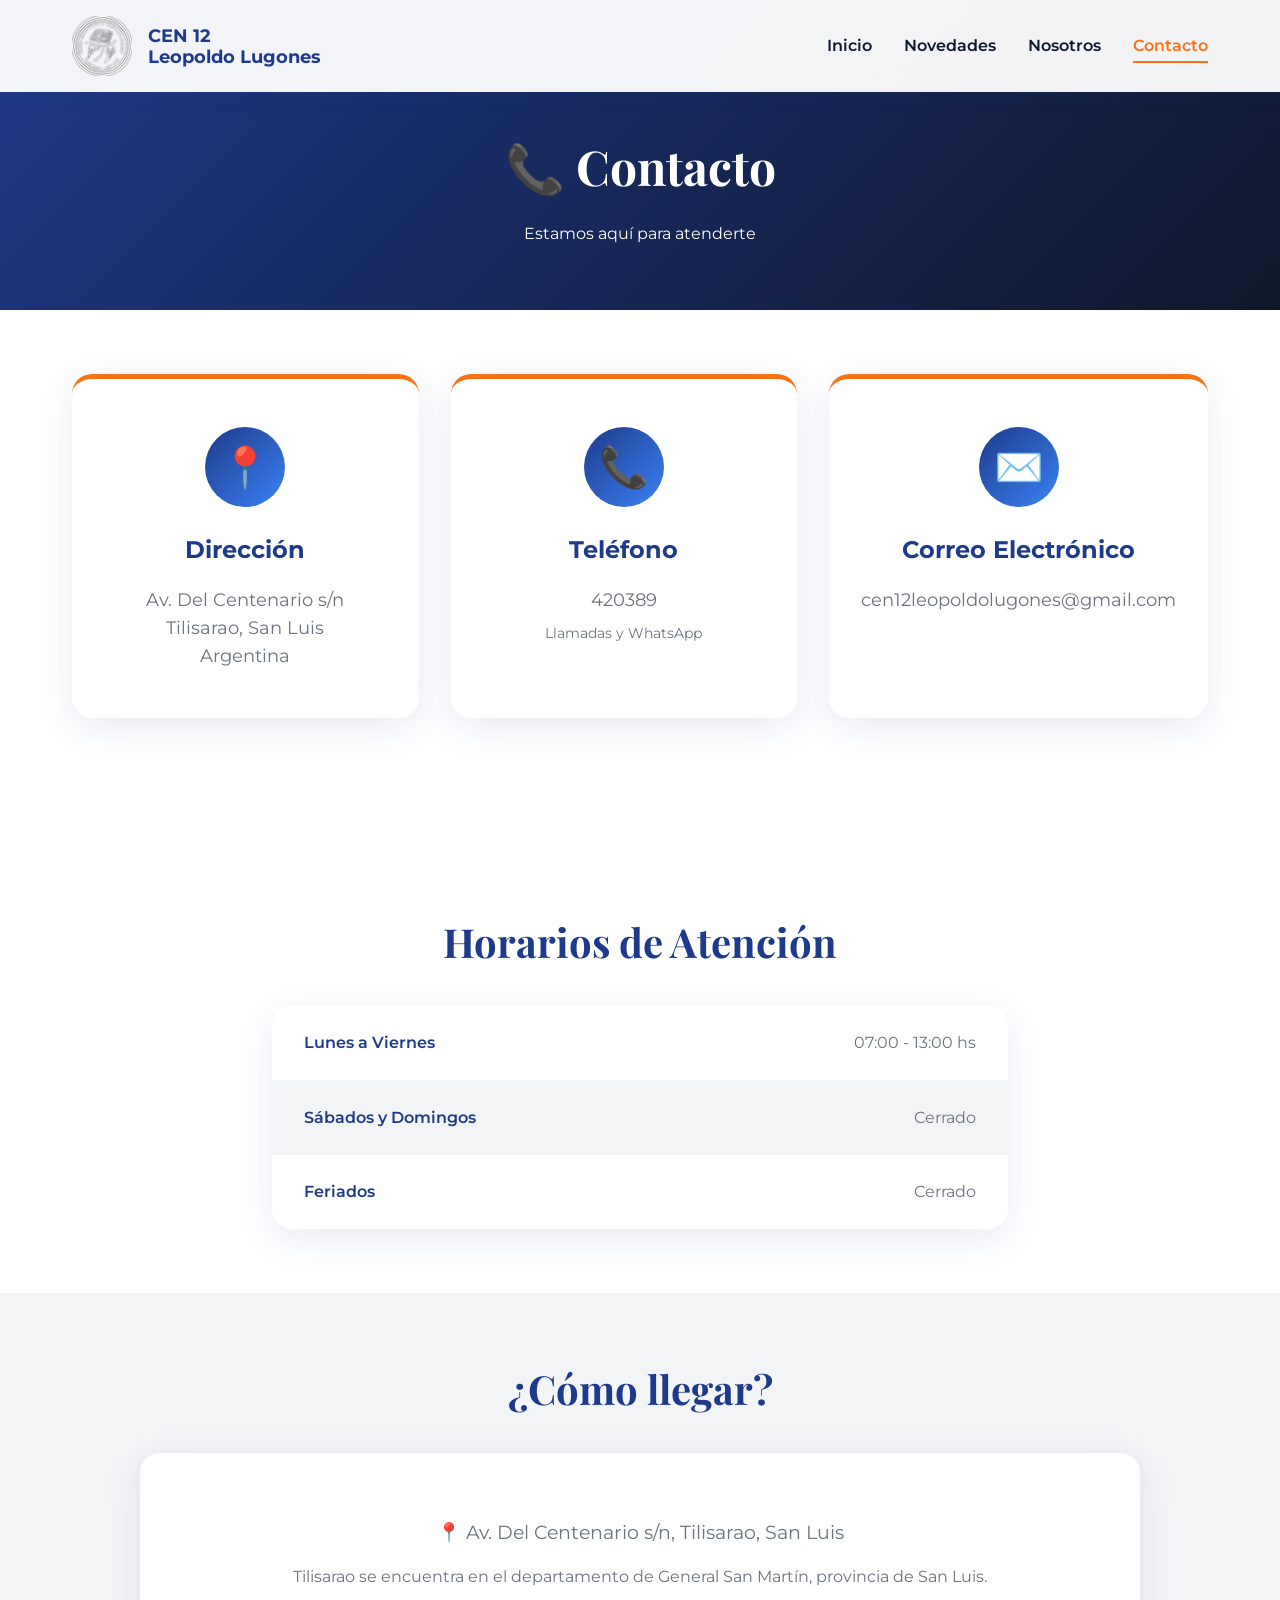
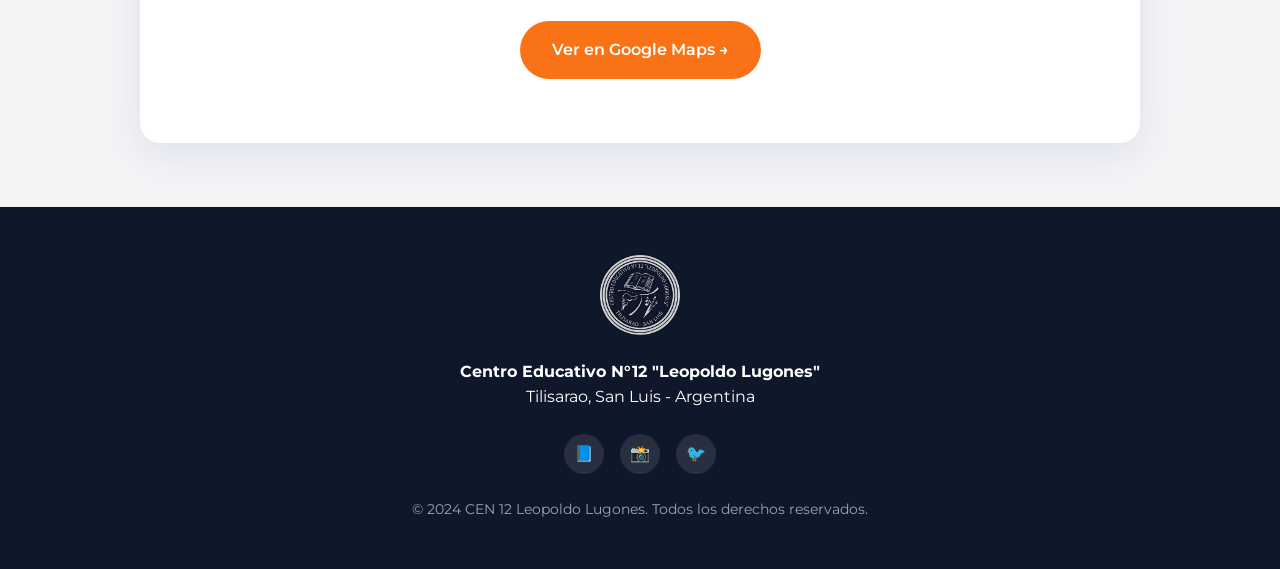
==== contacto.html @ cc7caaf3 "Add files via upload" ====
<!DOCTYPE html>
<html lang="es">
<head>
    <meta charset="UTF-8">
    <meta name="viewport" content="width=device-width, initial-scale=1.0">
    <title>Contacto | CEN 12 Leopoldo Lugones</title>
    <link href="https://fonts.googleapis.com/css2?family=Montserrat:wght@300;400;600;700;800&family=Playfair+Display:wght@700&display=swap" rel="stylesheet">
    <link rel="stylesheet" href="css/estilos.css">
    <style>
        .page-header {
            background: linear-gradient(135deg, var(--azul-principal) 0%, var(--azul-oscuro) 100%);
            color: var(--blanco);
            padding: 8rem 2rem 4rem;
            text-align: center;
        }

        .page-header h1 {
            font-family: 'Playfair Display', serif;
            font-size: 3rem;
            margin-bottom: 1rem;
        }

        .contact-section {
            max-width: 1200px;
            margin: 0 auto;
            padding: 4rem 2rem;
        }

        .contact-grid {
            display: grid;
            grid-template-columns: repeat(3, 1fr);
            gap: 2rem;
            margin-bottom: 4rem;
        }

        .contact-card {
            background: var(--blanco);
            padding: 3rem 2rem;
            border-radius: 20px;
            text-align: center;
            box-shadow: 0 10px 40px rgba(30, 58, 138, 0.1);
            transition: transform 0.3s, box-shadow 0.3s;
            border-top: 5px solid var(--naranja);
        }

        .contact-card:hover {
            transform: translateY(-10px);
            box-shadow: 0 20px 60px rgba(30, 58, 138, 0.2);
        }

        .contact-icon {
            width: 80px;
            height: 80px;
            background: linear-gradient(135deg, var(--azul-principal), var(--azul-claro));
            border-radius: 50%;
            display: flex;
            align-items: center;
            justify-content: center;
            margin: 0 auto 1.5rem;
            font-size: 2.5rem;
            color: var(--blanco);
        }

        .contact-card h3 {
            color: var(--azul-principal);
            font-size: 1.5rem;
            margin-bottom: 1rem;
        }

        .contact-card p,
        .contact-card a {
            color: var(--gris);
            text-decoration: none;
            font-size: 1.1rem;
            line-height: 1.6;
            transition: color 0.3s;
        }

        .contact-card a:hover {
            color: var(--naranja);
        }

        .map-section {
            background: var(--gris-claro);
            padding: 4rem 2rem;
        }

        .map-container {
            max-width: 1000px;
            margin: 0 auto;
            text-align: center;
        }

        .map-container h2 {
            font-family: 'Playfair Display', serif;
            font-size: 2.5rem;
            color: var(--azul-principal);
            margin-bottom: 2rem;
        }

        .map-placeholder {
            background: var(--blanco);
            border-radius: 20px;
            padding: 4rem;
            box-shadow: 0 10px 40px rgba(30, 58, 138, 0.1);
        }

        .map-placeholder p {
            color: var(--gris);
            font-size: 1.2rem;
            margin-bottom: 1rem;
        }

        .map-link {
            display: inline-block;
            margin-top: 1rem;
            padding: 1rem 2rem;
            background: var(--naranja);
            color: var(--blanco);
            text-decoration: none;
            border-radius: 30px;
            font-weight: 600;
            transition: background 0.3s;
        }

        .map-link:hover {
            background: var(--azul-principal);
        }

        .horarios-section {
            max-width: 800px;
            margin: 4rem auto;
            padding: 0 2rem;
        }

        .horarios-section h2 {
            font-family: 'Playfair Display', serif;
            font-size: 2.5rem;
            color: var(--azul-principal);
            text-align: center;
            margin-bottom: 2rem;
        }

        .horario-table {
            width: 100%;
            background: var(--blanco);
            border-radius: 20px;
            overflow: hidden;
            box-shadow: 0 10px 40px rgba(30, 58, 138, 0.1);
        }

        .horario-row {
            display: flex;
            justify-content: space-between;
            padding: 1.5rem 2rem;
            border-bottom: 1px solid var(--gris-claro);
        }

        .horario-row:last-child {
            border-bottom: none;
        }

        .horario-row:nth-child(even) {
            background: var(--gris-claro);
        }

        .horario-label {
            font-weight: 600;
            color: var(--azul-principal);
        }

        .horario-value {
            color: var(--gris);
        }

        @media (max-width: 768px) {
            .contact-grid {
                grid-template-columns: 1fr;
            }
        }
    </style>
</head>
<body>
    <nav>
        <div class="nav-container">
            <a href="index.html" class="logo-nav">
                <img src="imagenes/CEN 12 MARCA-16.png" alt="Logo CEN 12">
                <div class="logo-text">CEN 12<br>Leopoldo Lugones</div>
            </a>
            <ul class="nav-links">
                <li><a href="index.html">Inicio</a></li>
                <li><a href="novedades.html">Novedades</a></li>
                <li><a href="nosotros.html">Nosotros</a></li>
                <li><a href="contacto.html">Contacto</a></li>
            </ul>
        </div>
    </nav>

    <header class="page-header">
        <h1>📞 Contacto</h1>
        <p>Estamos aquí para atenderte</p>
    </header>

    <section class="contact-section">
        <div class="contact-grid">
            <div class="contact-card fade-in">
                <div class="contact-icon">📍</div>
                <h3>Dirección</h3>
                <p>Av. Del Centenario s/n<br>Tilisarao, San Luis<br>Argentina</p>
            </div>
            
            <div class="contact-card fade-in">
                <div class="contact-icon">📞</div>
                <h3>Teléfono</h3>
                <a href="tel:420389">420389</a>
                <p style="margin-top: 0.5rem; font-size: 0.9rem;">Llamadas y WhatsApp</p>
            </div>
            
            <div class="contact-card fade-in">
                <div class="contact-icon">✉️</div>
                <h3>Correo Electrónico</h3>
                <a href="mailto:cen12leopoldolugones@gmail.com">cen12leopoldolugones@gmail.com</a>
            </div>
        </div>
    </section>

    <section class="horarios-section">
        <h2 class="fade-in">Horarios de Atención</h2>
        <div class="horario-table fade-in">
            <div class="horario-row">
                <span class="horario-label">Lunes a Viernes</span>
                <span class="horario-value">07:00 - 13:00 hs</span>
            </div>
            <div class="horario-row">
                <span class="horario-label">Sábados y Domingos</span>
                <span class="horario-value">Cerrado</span>
            </div>
            <div class="horario-row">
                <span class="horario-label">Feriados</span>
                <span class="horario-value">Cerrado</span>
            </div>
        </div>
    </section>

    <section class="map-section">
        <div class="map-container">
            <h2 class="fade-in">¿Cómo llegar?</h2>
            <div class="map-placeholder fade-in">
                <p>📍 Av. Del Centenario s/n, Tilisarao, San Luis</p>
                <p style="font-size: 1rem; color: var(--gris);">Tilisarao se encuentra en el departamento de General San Martín, provincia de San Luis.</p>
                <a href="https://www.google.com/maps/search/Tilisarao,+San+Luis,+Argentina" target="_blank" class="map-link">
                    Ver en Google Maps →
                </a>
            </div>
        </div>
    </section>

    <footer>
        <img src="imagenes/CEN 12 MARCA-16.png" alt="Logo" class="footer-logo">
        <p><strong>Centro Educativo N°12 "Leopoldo Lugones"</strong></p>
        <p>Tilisarao, San Luis - Argentina</p>
        <div class="social-links">
            <a href="#">📘</a>
            <a href="#">📸</a>
            <a href="#">🐦</a>
        </div>
        <p style="margin-top: 1rem; opacity: 0.6; font-size: 0.9rem;">&copy; 2024 CEN 12 Leopoldo Lugones. Todos los derechos reservados.</p>
    </footer>

    <script src="js/script.js"></script>
</body>
</html>
---- css/estilos.css ----
/* ===== VARIABLES GLOBALES ===== */
:root {
    --azul-principal: #1e3a8a;
    --azul-oscuro: #0f172a;
    --azul-claro: #3b82f6;
    --naranja: #f97316;
    --naranja-claro: #fb923c;
    --gris: #6b7280;
    --gris-claro: #f3f4f6;
    --blanco: #ffffff;
}

/* ===== RESET Y BASE ===== */
* {
    margin: 0;
    padding: 0;
    box-sizing: border-box;
}

body {
    font-family: 'Montserrat', sans-serif;
    line-height: 1.6;
    color: var(--azul-oscuro);
    overflow-x: hidden;
}

/* ===== NAVEGACIÓN ===== */
nav {
    position: fixed;
    top: 0;
    width: 100%;
    background: rgba(255, 255, 255, 0.95);
    backdrop-filter: blur(10px);
    z-index: 1000;
    box-shadow: 0 2px 20px rgba(30, 58, 138, 0.1);
    padding: 1rem 0;
}

.nav-container {
    max-width: 1200px;
    margin: 0 auto;
    display: flex;
    justify-content: space-between;
    align-items: center;
    padding: 0 2rem;
}

.logo-nav {
    display: flex;
    align-items: center;
    gap: 1rem;
    text-decoration: none;
}

.logo-nav img {
    height: 60px;
    width: auto;
}

.logo-text {
    font-weight: 700;
    color: var(--azul-principal);
    font-size: 1.1rem;
    line-height: 1.2;
}

.nav-links {
    display: flex;
    gap: 2rem;
    list-style: none;
}

.nav-links a {
    text-decoration: none;
    color: var(--azul-oscuro);
    font-weight: 600;
    transition: color 0.3s;
    position: relative;
    padding: 0.5rem 0;
}

.nav-links a::after {
    content: '';
    position: absolute;
    bottom: 0;
    left: 0;
    width: 0;
    height: 2px;
    background: var(--naranja);
    transition: width 0.3s;
}

.nav-links a:hover,
.nav-links a.active {
    color: var(--naranja);
}

.nav-links a:hover::after,
.nav-links a.active::after {
    width: 100%;
}

/* ===== FOOTER ===== */
footer {
    background: var(--azul-oscuro);
    color: var(--blanco);
    padding: 3rem 2rem;
    text-align: center;
}

.footer-logo {
    width: 80px;
    margin-bottom: 1rem;
    opacity: 0.8;
}

.social-links {
    display: flex;
    gap: 1rem;
    justify-content: center;
    margin: 1.5rem 0;
}

.social-links a {
    width: 40px;
    height: 40px;
    background: rgba(255, 255, 255, 0.1);
    border-radius: 50%;
    display: flex;
    align-items: center;
    justify-content: center;
    color: var(--blanco);
    text-decoration: none;
    transition: all 0.3s;
}

.social-links a:hover {
    background: var(--naranja);
    transform: translateY(-3px);
}

/* ===== UTILIDADES ===== */
.section-title {
    text-align: center;
    font-family: 'Playfair Display', serif;
    font-size: 2.5rem;
    color: var(--azul-principal);
    margin-bottom: 3rem;
    position: relative;
    display: inline-block;
    left: 50%;
    transform: translateX(-50%);
}

.section-title::after {
    content: '';
    position: absolute;
    bottom: -10px;
    left: 50%;
    transform: translateX(-50%);
    width: 60px;
    height: 4px;
    background: var(--naranja);
    border-radius: 2px;
}

.section-title.light {
    color: var(--blanco);
}

.fade-in {
    opacity: 0;
    transform: translateY(30px);
    transition: opacity 0.8s, transform 0.8s;
}

.fade-in.visible {
    opacity: 1;
    transform: translateY(0);
}

/* ===== RESPONSIVE ===== */
@media (max-width: 768px) {
    .nav-links {
        display: none;
    }
    
    .section-title {
        font-size: 2rem;
    }
}
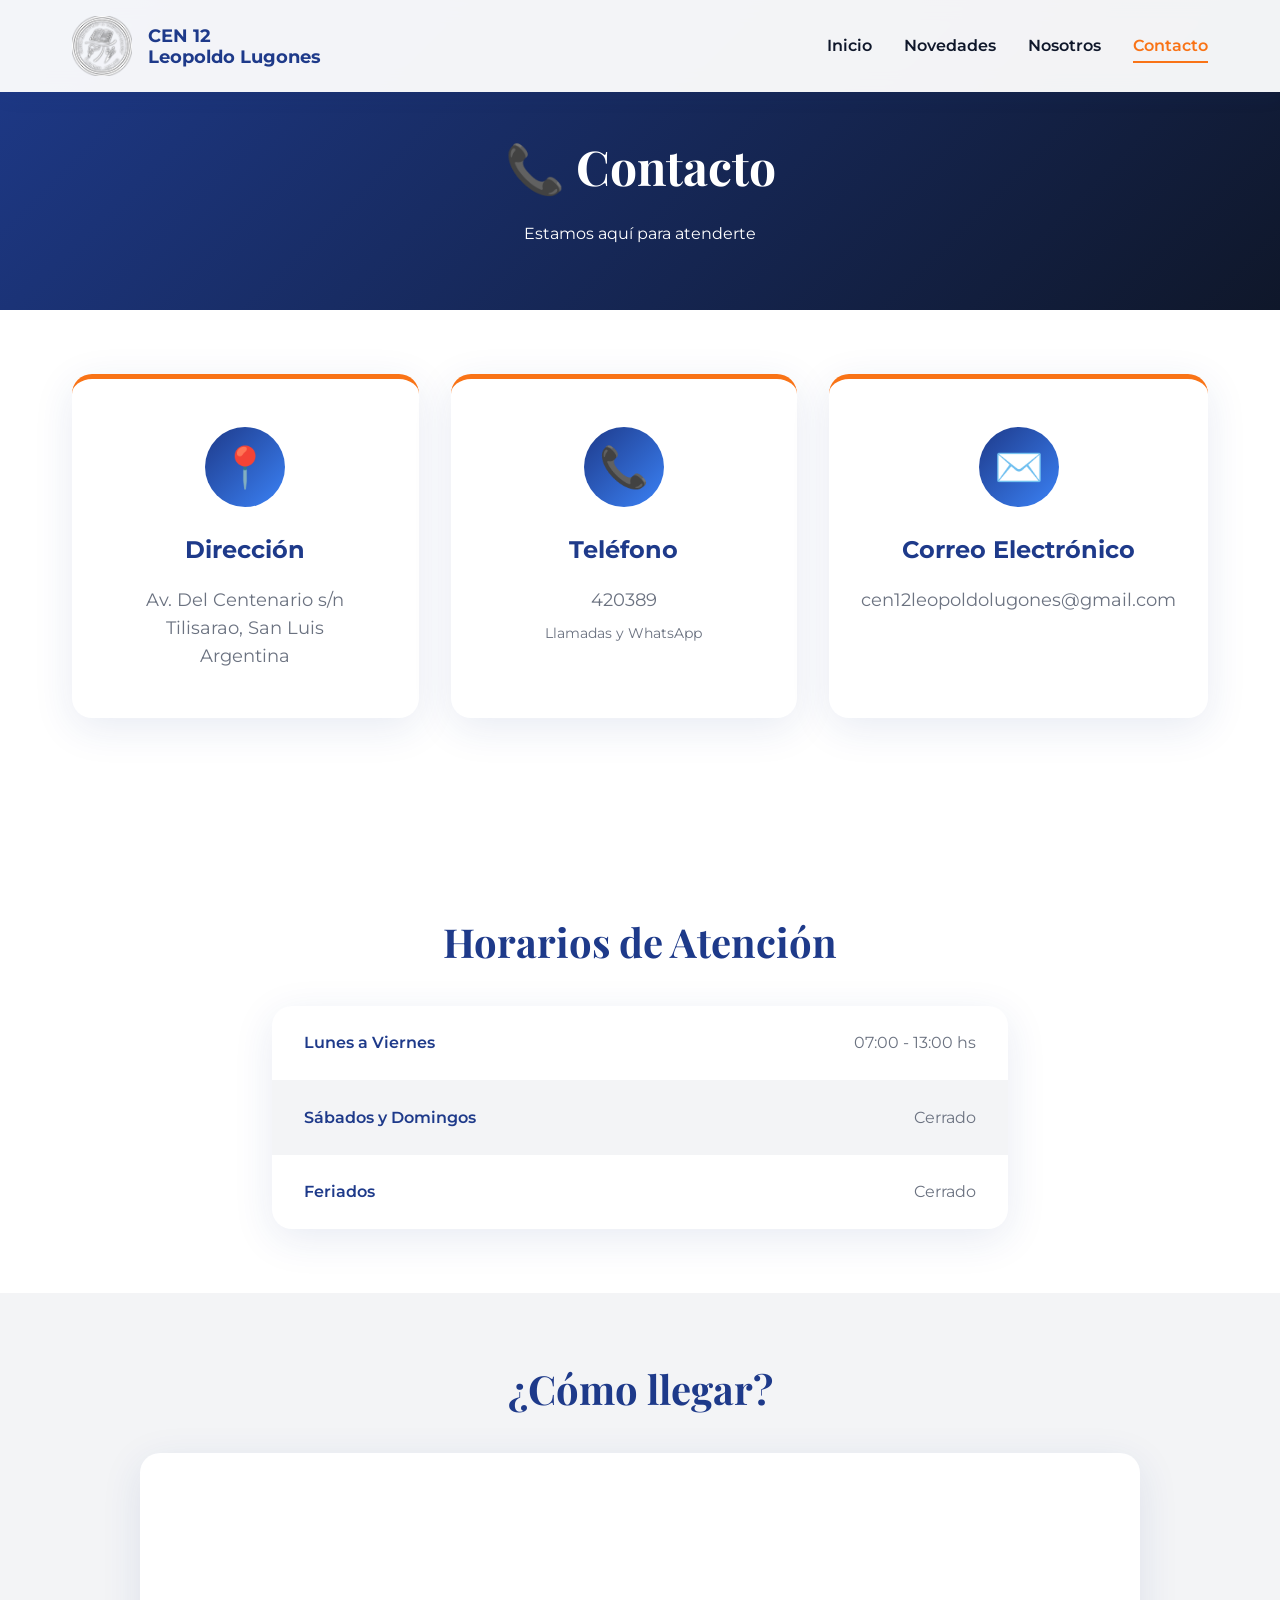
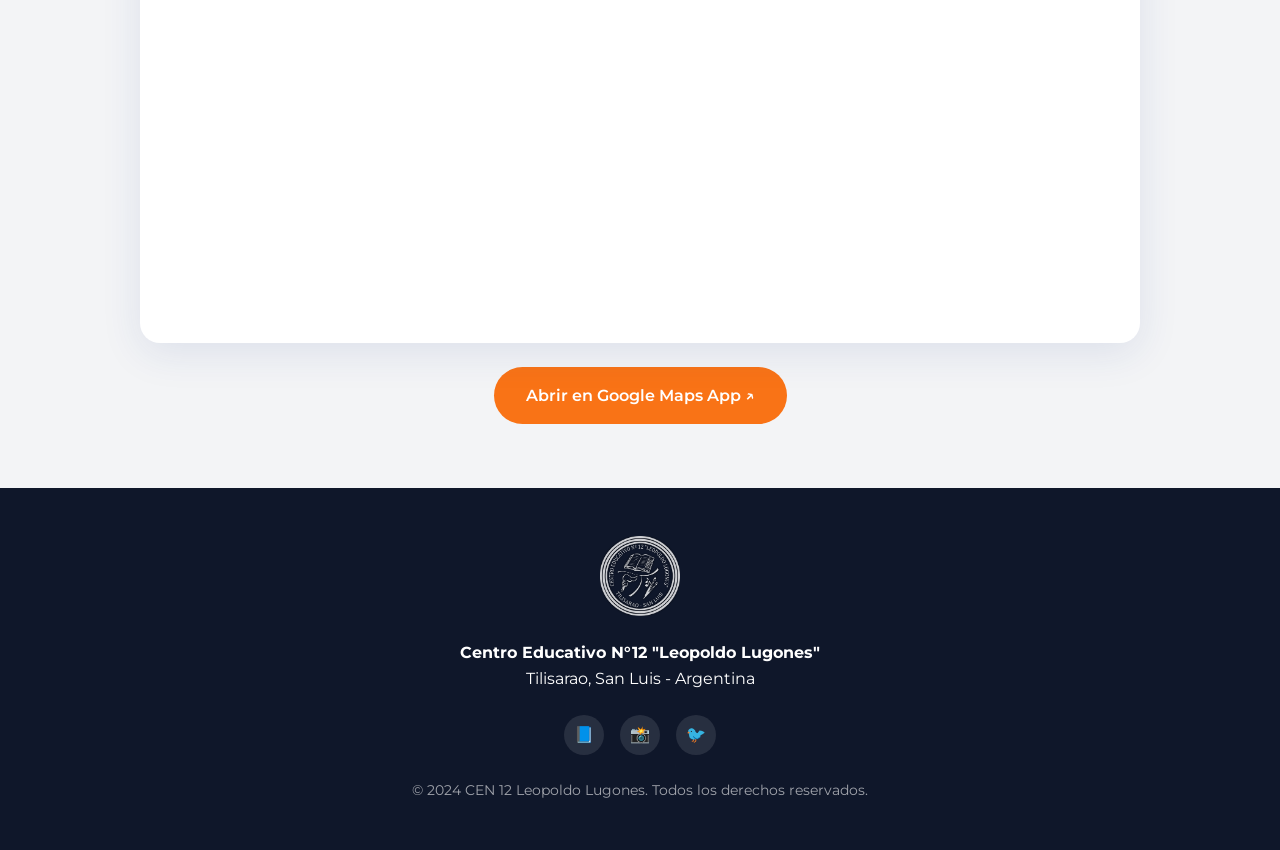
==== commit 9426d12a: "Update contacto.html" ====
--- a/contacto.html
+++ b/contacto.html
@@ -98,22 +98,26 @@
             margin-bottom: 2rem;
         }
 
-        .map-placeholder {
+        /* Estilos actualizados para el mapa */
+        .map-wrapper {
             background: var(--blanco);
             border-radius: 20px;
-            padding: 4rem;
+            padding: 1rem; /* Padding más pequeño para que el mapa ocupe más espacio */
             box-shadow: 0 10px 40px rgba(30, 58, 138, 0.1);
-        }
-
-        .map-placeholder p {
-            color: var(--gris);
-            font-size: 1.2rem;
-            margin-bottom: 1rem;
+            margin-bottom: 1.5rem;
+            overflow: hidden;
+            position: relative;
+        }
+
+        .map-frame {
+            width: 100%;
+            height: 450px; /* Altura del mapa */
+            border: 0;
+            border-radius: 15px;
         }
 
         .map-link {
             display: inline-block;
-            margin-top: 1rem;
             padding: 1rem 2rem;
             background: var(--naranja);
             color: var(--blanco);
@@ -176,6 +180,9 @@
         @media (max-width: 768px) {
             .contact-grid {
                 grid-template-columns: 1fr;
+            }
+            .map-frame {
+                height: 300px; /* Altura ajustada para móviles */
             }
         }
     </style>
@@ -245,13 +252,22 @@
     <section class="map-section">
         <div class="map-container">
             <h2 class="fade-in">¿Cómo llegar?</h2>
-            <div class="map-placeholder fade-in">
-                <p>📍 Av. Del Centenario s/n, Tilisarao, San Luis</p>
-                <p style="font-size: 1rem; color: var(--gris);">Tilisarao se encuentra en el departamento de General San Martín, provincia de San Luis.</p>
-                <a href="https://www.google.com/maps/search/Tilisarao,+San+Luis,+Argentina" target="_blank" class="map-link">
-                    Ver en Google Maps →
-                </a>
-            </div>
+            
+            <!-- Contenedor del Mapa -->
+            <div class="map-wrapper fade-in">
+                <iframe 
+                    class="map-frame"
+                    src="https://www.google.com/maps/embed?pb=!1m18!1m12!1m3!1d3147.049470866828!2d-65.2832!3d-32.7384307!2m3!1f0!2f0!3f0!3m2!1i1024!2i768!4f13.1!3m3!1m2!1s0x95d3a8a7b6b63cf7%3A0xb3fa47026441dc77!2sCentro%20Educativo%20N%C2%B012%20%22Leopoldo%20Lugones%22!5e0!3m2!1ses-419!2sar!4v1712834923123!5m2!1ses-419!2sar" 
+                    allowfullscreen="" 
+                    loading="lazy" 
+                    referrerpolicy="no-referrer-when-downgrade">
+                </iframe>
+            </div>
+
+            <!-- Enlace directo por si acaso -->
+            <a href="https://www.google.com/maps/place/Centro+Educativo+N%C2%B012+%22Leopoldo+Lugones%22/@-32.7387959,-65.283451,18z/data=!4m6!3m5!1s0x95d3a8a7b6b63cf7:0xb3fa47026441dc77!8m2!3d-32.7384307!4d-65.2832!16s%2Fg%2F11b7q1x_lr?entry=ttu" target="_blank" class="map-link">
+                Abrir en Google Maps App ↗
+            </a>
         </div>
     </section>
 
@@ -269,4 +285,4 @@
 
     <script src="js/script.js"></script>
 </body>
-</html>+</html>
